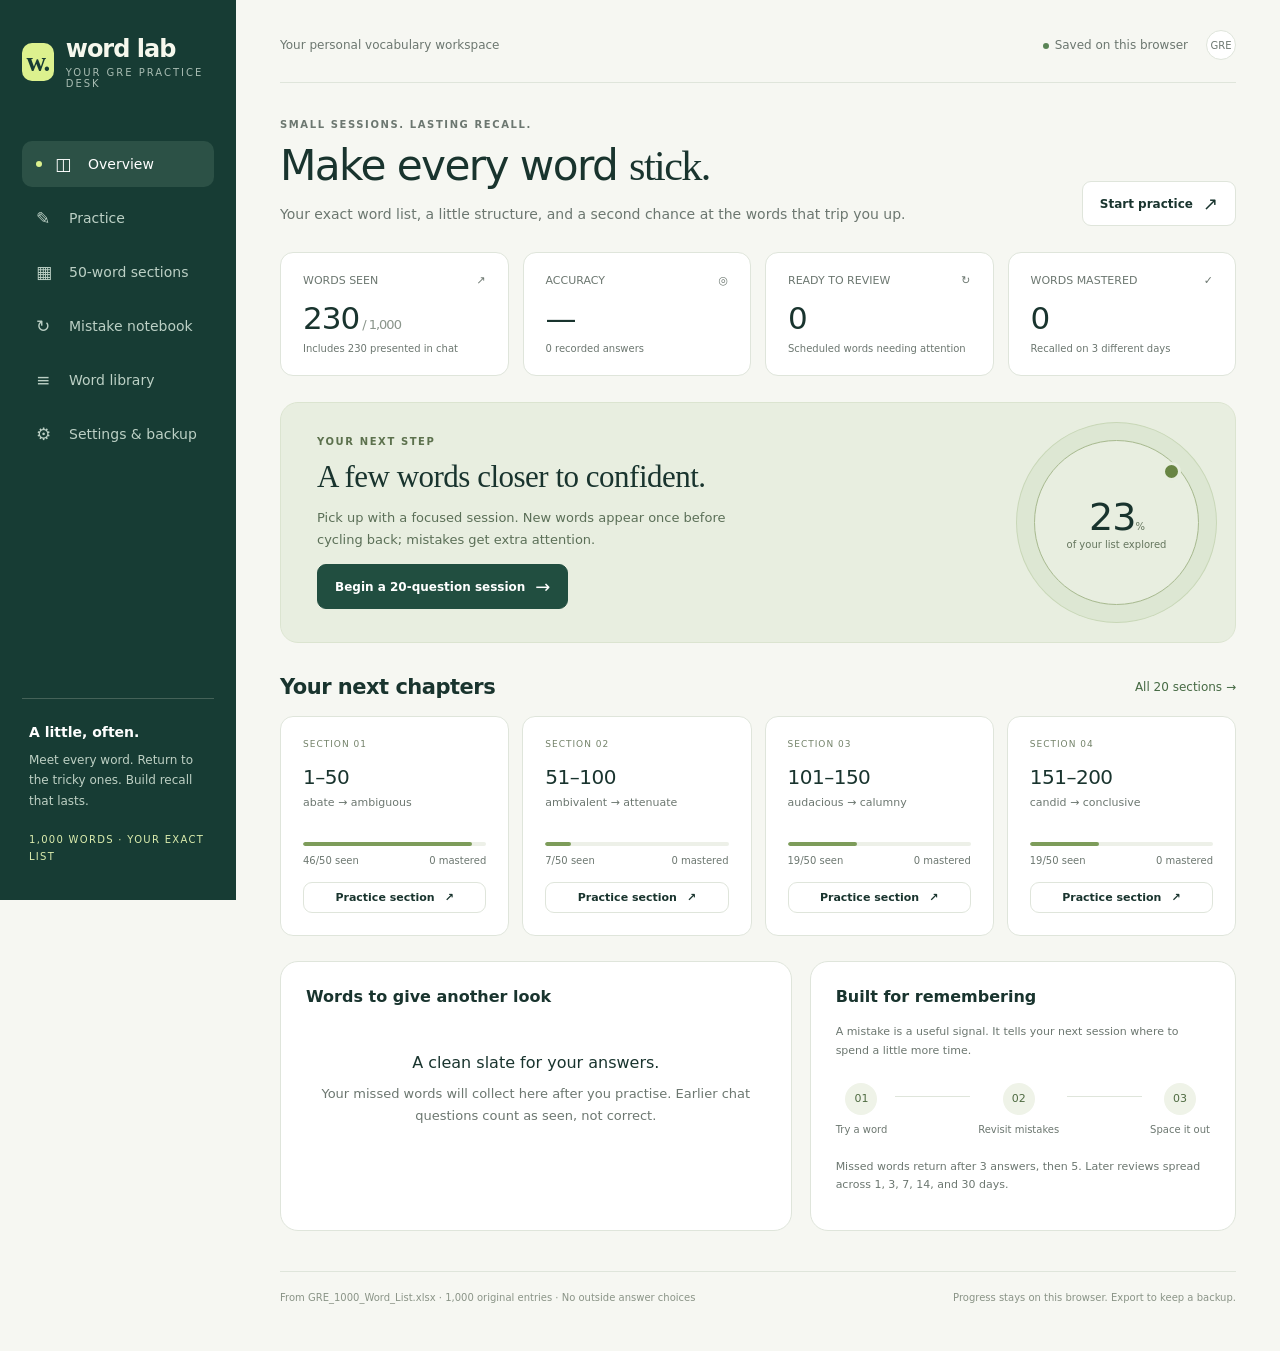
==== index.html @ a3ed79cf "Add files via upload" ====
<!doctype html>
<html lang="en"><head><meta charset="utf-8"><meta name="viewport" content="width=device-width,initial-scale=1"><meta name="theme-color" content="#163c35"><meta name="description" content="A personal GRE practice desk: the exact 1,000-word spreadsheet, 20 chapters, and spaced review for your mistakes."><title>Word Lab — your GRE practice desk</title><link rel="stylesheet" href="style.css"><script defer src="data.js"></script><script defer src="core.js"></script><script defer src="app.js"></script></head>
<body><div id="app"></div><noscript>This practice portal needs JavaScript to run quizzes and save your progress. Enable JavaScript and reload.</noscript><div id="toast" role="status" aria-live="polite"></div><input type="file" id="import-file" accept="application/json,.json" hidden><dialog id="word-dialog"></dialog><dialog id="confirm-dialog"></dialog></body></html>
---- style.css ----
:root{--ink:#19342e;--muted:#6c7770;--paper:#f6f7f2;--white:#fff;--line:#dfe5db;--green:#214e40;--light:#e8eee3;--lime:#dcf18e;--orange:#b95730;--danger:#a33b30;--radius:18px;font-family:Inter,ui-sans-serif,system-ui,-apple-system,BlinkMacSystemFont,"Segoe UI",sans-serif;color:var(--ink);background:var(--paper);font-synthesis:none}*{box-sizing:border-box}body{margin:0}button,input,select{font:inherit}button,a,input,select{touch-action:manipulation}button{cursor:pointer}button:disabled{cursor:default;opacity:.5}button:focus-visible,a:focus-visible,input:focus-visible,select:focus-visible{outline:3px solid #b3c65f;outline-offset:3px}a{color:inherit}.layout{min-height:100vh;display:grid;grid-template-columns:236px 1fr}.sidebar{background:#173c34;color:#f6f8ed;padding:35px 22px;position:sticky;top:0;height:100vh;display:flex;flex-direction:column}.brand{display:flex;gap:12px;align-items:center;font-size:24px;letter-spacing:-1px;font-weight:700;text-decoration:none}.brand-icon{width:38px;height:38px;background:var(--lime);color:#173c34;border-radius:10px;display:grid;place-items:center;font-family:Georgia,serif;font-size:27px}.brand small{display:block;color:#a8bcb2;font-size:10px;font-weight:500;letter-spacing:2px;margin-top:4px}.nav{display:grid;gap:8px;margin-top:52px}.nav a{display:flex;align-items:center;gap:13px;border-radius:10px;padding:13px 14px;color:#bcd0c5;text-decoration:none;font-size:14px}.nav a:hover,.nav a.active{background:#2c5146;color:#fff}.nav a.active:before{content:'';height:6px;width:6px;background:var(--lime);border-radius:50%}.nav-icon{font-size:17px;width:20px}.side-note{margin-top:auto;border-top:1px solid #456258;padding:22px 7px 0;color:#bed0c4;font-size:12px;line-height:1.7}.side-note strong{display:block;color:white;font-size:14px;margin-bottom:5px}.source-chip{font-size:10px;letter-spacing:1.3px;color:#dcedae;margin-top:20px}.main{max-width:1430px;width:100%;padding:30px 44px 48px;min-width:0}.topbar{display:flex;justify-content:space-between;align-items:center;border-bottom:1px solid var(--line);padding-bottom:22px;margin-bottom:36px;font-size:12px;color:var(--muted)}.topbar .right{display:flex;gap:18px;align-items:center}.avatar{height:30px;width:30px;border:1px solid var(--line);border-radius:50%;display:grid;place-items:center;font-size:10px;background:white}.status-dot{display:inline-block;height:6px;width:6px;background:#598455;border-radius:50%;margin-right:6px}.eyebrow{font-size:10px;font-weight:700;letter-spacing:1.6px;text-transform:uppercase;color:var(--muted);margin-bottom:12px}h1,h2,h3,p{margin-top:0}h1{font-size:clamp(30px,3.3vw,43px);line-height:1.13;letter-spacing:-1.6px;font-weight:500;margin-bottom:12px}h2{font-size:21px;letter-spacing:-.5px;font-weight:550}h3{font-size:16px;font-weight:600}.serif{font-family:Georgia,"Times New Roman",serif;font-weight:400}.sub{font-size:14px;line-height:1.75;color:var(--muted);max-width:650px}.heading{display:flex;justify-content:space-between;gap:20px;align-items:end;margin-bottom:25px}.heading .sub{margin-bottom:0}.button{border:1px solid var(--line);background:white;border-radius:9px;padding:11px 17px;color:var(--ink);font-weight:600;font-size:12px;display:inline-flex;justify-content:center;align-items:center;gap:10px;text-decoration:none}.button:hover{background:#eef2e7}.button.primary{background:var(--green);border-color:var(--green);color:white}.button.primary:hover{background:#326552}.button.lime{background:var(--lime);border-color:var(--lime);color:var(--ink)}.button.ghost{background:transparent}.button.danger{color:var(--danger);border-color:#e7c9c2}.arrow{font-size:18px;font-weight:400}.stats{display:grid;grid-template-columns:repeat(4,1fr);gap:14px;margin:26px 0}.stat{background:white;border:1px solid var(--line);border-radius:13px;padding:21px 22px}.stat .label{font-size:11px;color:var(--muted);margin-bottom:13px;display:flex;justify-content:space-between}.stat .number{font-size:31px;letter-spacing:-1px;font-weight:500}.stat .number small{font-size:13px;color:#8a958b;margin-left:3px}.stat .foot{font-size:10px;color:var(--muted);margin-top:7px}.hero{position:relative;overflow:hidden;background:#e8eee0;border:1px solid #dbe4d0;border-radius:var(--radius);padding:33px 36px;display:flex;justify-content:space-between;gap:30px;min-height:210px;margin:26px 0}.hero h2{font-family:Georgia,serif;font-size:31px;font-weight:400;max-width:450px;margin-bottom:12px}.hero p{max-width:440px;font-size:13px;color:#5b6f57;line-height:1.7}.hero .eyebrow{color:#5c714d}.orbit{flex:0 0 165px;display:grid;place-items:center;align-self:center;position:relative;width:165px;height:165px;border:1px solid #a8ba90;border-radius:50%;box-shadow:0 0 0 17px #dde7d3,0 0 0 18px #c8d7b7}.orbit-inner{display:flex;flex-direction:column;align-items:center}.orbit strong{font-size:38px;letter-spacing:-1px;font-weight:500}.orbit small{font-size:10px;color:#65765e}.orbit:after{content:'';position:absolute;top:21px;right:17px;border-radius:50%;width:13px;height:13px;background:#688543;border:3px solid #e7eede}.row-title{display:flex;justify-content:space-between;align-items:center;margin:32px 0 17px}.row-title h2{margin:0}.text-link{font-size:12px;color:#466a44;text-decoration:none;border:0;background:none;cursor:pointer}.section-grid{display:grid;grid-template-columns:repeat(4,minmax(0,1fr));gap:13px}.section-card{padding:22px;background:white;border:1px solid var(--line);border-radius:13px;position:relative;display:flex;flex-direction:column;min-height:185px}.section-card:hover{border-color:#8ea47b}.section-card .tag{font-size:9px;color:#738269;letter-spacing:1px;margin-bottom:16px}.section-card .range{font-size:20px;letter-spacing:-.5px;margin-bottom:7px;font-weight:500}.section-card .ends{font-size:11px;color:var(--muted);min-height:30px}.progress{height:4px;background:#edf0e8;border-radius:5px;overflow:hidden;margin:16px 0 9px}.progress span{height:100%;display:block;background:#7d9c5a;border-radius:5px}.small-row{display:flex;justify-content:space-between;gap:10px;font-size:10px;color:var(--muted)}.section-card .button{margin-top:16px;padding:8px 9px;width:100%;font-size:11px}.section-card.selected{border-color:#6a8a50;background:#f8fbf1}.bottom-grid{display:grid;grid-template-columns:1.2fr 1fr;gap:18px;margin-top:25px}.panel{background:white;border:1px solid var(--line);border-radius:var(--radius);padding:25px}.panel h3{margin-bottom:17px}.empty{padding:26px 10px;text-align:center;color:var(--muted);font-size:13px;line-height:1.7}.empty strong{display:block;color:var(--ink);font-weight:500;font-size:16px;margin-bottom:6px}.steps{display:flex;align-items:center;justify-content:space-between;margin:23px 0}.step{display:flex;flex-direction:column;gap:9px;font-size:10px;color:var(--muted);align-items:center}.step i{font-style:normal;background:#eff3e8;border-radius:50%;width:32px;height:32px;display:grid;place-items:center;color:#506c43;font-size:11px}.line{height:1px;background:var(--line);flex:1;margin:0 8px 24px}.note{font-size:11px;line-height:1.65;color:var(--muted)}.notice{padding:13px 16px;border-radius:10px;border:1px solid #e3dfc9;background:#fcfaec;color:#7e6b39;font-size:12px;line-height:1.6;margin:16px 0}.controls{display:flex;gap:12px;flex-wrap:wrap;align-items:end;margin:24px 0}.field{display:flex;flex-direction:column;gap:8px;font-size:11px;color:var(--muted)}.field select,.field input,.search{background:white;border:1px solid var(--line);border-radius:8px;padding:11px 12px;color:var(--ink);min-height:42px}.field select{min-width:160px}.search{min-width:240px;max-width:100%}.quiz-wrap{max-width:860px;margin:0 auto}.quiz-meta{display:flex;justify-content:space-between;font-size:11px;color:var(--muted);margin-bottom:20px}.quiz-card{background:white;border:1px solid var(--line);border-radius:var(--radius);padding:36px}.quiz-card .question{font-family:Georgia,serif;font-size:clamp(24px,2.4vw,30px);line-height:1.7;margin:23px 0 30px;color:#243b30}.blank{display:inline-block;min-width:80px;color:#63833d;border-bottom:2px solid #a6ba85;text-align:center;line-height:1.3}.options{display:grid;grid-template-columns:1fr 1fr;gap:12px}.option{display:flex;align-items:center;gap:13px;text-align:left;padding:16px;border:1px solid var(--line);border-radius:10px;background:#fcfdf9;color:var(--ink);font-size:15px}.option:hover:not(:disabled){border-color:#6d8a54;background:#f1f6e8}.option .letter{font-size:11px;width:25px;height:25px;border:1px solid #dae2d2;border-radius:6px;display:grid;place-items:center;color:#74866c}.option:disabled{opacity:1}.option.correct{background:#edf5df;border-color:#86a657}.option.wrong{background:#fff0ec;border-color:#d48a76}.option.correct .letter{background:#799b49;color:white;border-color:#799b49}.option.wrong .letter{background:#b45b48;color:white;border-color:#b45b48}.quiz-actions{display:flex;justify-content:space-between;gap:12px;align-items:center;margin-top:22px}.feedback{margin-top:22px;padding:20px;background:#f0f5e9;border:1px solid #d6e3c5;border-radius:12px;font-size:13px;line-height:1.8}.feedback.miss{background:#fff7ee;border-color:#ebd8bf}.feedback strong{font-size:16px}.feedback .meaning{font-size:14px}.hint{font-size:13px;background:#f6f7ef;border-radius:8px;padding:13px;margin-top:17px}.keyboard{font-size:10px;text-align:center;color:#8a9486;margin-top:16px}.table-wrap{overflow:auto;border:1px solid var(--line);border-radius:13px;background:white}table{border-collapse:collapse;width:100%;font-size:12px}th{text-align:left;font-size:10px;text-transform:uppercase;letter-spacing:.7px;color:var(--muted);background:#f0f3e9;padding:15px 18px;font-weight:600}td{padding:15px 18px;border-top:1px solid #e9ede4;vertical-align:middle}td.word button{background:none;border:0;color:var(--ink);font-family:Georgia,serif;font-size:19px;padding:0;text-align:left}.badge{display:inline-block;font-size:9px;border-radius:5px;padding:4px 7px;background:#edf2e5;color:#5d7549;white-space:nowrap}.badge.orange{background:#fff0e3;color:#a66735}.badge.gray{background:#f0f1ed;color:#7b8476}.badge.green{background:#deedcf;color:#486a29}.toolbar{display:flex;justify-content:space-between;gap:15px;align-items:center;margin:20px 0}.pagination{display:flex;justify-content:space-between;align-items:center;margin-top:18px;font-size:12px;color:var(--muted)}.mini-list{list-style:none;padding:0;margin:0}.mini-list li{display:flex;justify-content:space-between;padding:12px 0;border-bottom:1px solid #edf0e8;font-size:12px}.mini-list li:last-child{border:0}.mini-list strong{font-family:Georgia,serif;font-size:18px;font-weight:400}.history{display:grid;gap:0}.history-item{padding:13px 0;display:flex;justify-content:space-between;border-bottom:1px solid var(--line);font-size:12px}.accuracy-chart{height:110px;display:flex;gap:8px;align-items:flex-end;margin:20px 0}.day-bar{height:100%;flex:1;display:flex;flex-direction:column;justify-content:end;align-items:center;gap:6px;font-size:9px;color:var(--muted)}.day-bar .bar{width:100%;max-width:38px;min-height:2px;background:#91ac6c;border-radius:4px 4px 0 0}.settings-grid{display:grid;gap:20px;max-width:880px}.setting-row{display:flex;justify-content:space-between;gap:25px;align-items:center;margin:17px 0}.setting-row p{margin:5px 0 0;font-size:12px;color:var(--muted);line-height:1.7}.setting-row strong{font-size:14px;font-weight:500}.toggle{accent-color:var(--green);width:20px;height:20px;flex-shrink:0}.pill-row{display:flex;gap:8px;flex-wrap:wrap;margin:18px 0}.pill{background:#edf1e7;color:#567047;font-size:10px;padding:6px 9px;border-radius:20px}.lesson-score{font-family:Georgia,serif;font-size:70px;letter-spacing:-3px;margin:15px 0;color:#446b39}.summary{text-align:center;padding:42px}.summary .button{margin:10px}.mobile-brand{display:none}dialog{border:1px solid var(--line);border-radius:18px;max-width:550px;width:calc(100% - 32px);padding:30px;color:var(--ink);box-shadow:0 20px 80px #15291b33}dialog::backdrop{background:#102c2866}dialog h2{font-family:Georgia,serif;font-size:34px}dialog .close{float:right;border:0;background:none;font-size:24px;color:var(--muted)}dialog p{line-height:1.7;font-size:14px}.footer{font-size:10px;color:#8a9487;border-top:1px solid var(--line);padding-top:20px;margin-top:40px;display:flex;justify-content:space-between;gap:20px}#toast{position:fixed;bottom:25px;left:50%;transform:translateX(-50%);padding:13px 20px;background:#1e473d;color:white;border-radius:10px;font-size:12px;z-index:20;display:none;max-width:90vw}.paused{background:#fff7e9;border:1px solid #e9d8b8;padding:18px;border-radius:12px;margin-bottom:20px}.paused p{font-size:13px;line-height:1.7}.muted{color:var(--muted)}.flex{display:flex;gap:10px;flex-wrap:wrap}.session-progress{height:4px;background:#e6ebdf;border-radius:5px;margin:15px 0 25px}.session-progress div{height:4px;background:#658844;border-radius:5px}.filter-note{font-size:12px;color:var(--muted);margin-bottom:20px}.print-only{display:none}
@media(min-width:1500px){.main{padding-left:60px;padding-right:60px}}@media(max-width:1150px){.layout{grid-template-columns:195px 1fr}.sidebar{padding:28px 15px}.main{padding:25px}.section-grid{grid-template-columns:repeat(2,minmax(0,1fr))}.stat{padding:18px 14px}.orbit{flex-basis:130px;width:130px;height:130px}.hero{padding:28px}.bottom-grid{grid-template-columns:1fr 1fr}}@media(max-width:760px){.layout{display:block}.sidebar{height:auto;position:static;padding:17px 18px 0}.brand{font-size:22px}.brand small{display:none}.brand-icon{height:30px;width:30px;font-size:22px}.nav{display:flex;overflow-x:auto;margin-top:17px;gap:3px}.nav a{white-space:nowrap;font-size:11px;padding:12px 10px;border-radius:8px 8px 0 0;gap:6px}.nav-icon{display:none}.nav a.active:before{display:none}.side-note,.source-chip{display:none}.main{padding:20px 17px 35px}.topbar{margin-bottom:25px;padding-bottom:15px}.topbar .right>span:first-child{display:none}.heading{align-items:start}.heading>.button{flex-shrink:0;padding:10px}.heading h1{font-size:30px}.stats{grid-template-columns:repeat(2,1fr);gap:10px;margin:20px 0}.stat .number{font-size:28px}.hero{padding:24px;gap:15px}.hero h2{font-size:26px}.hero .sub{font-size:12px}.orbit{display:none}.bottom-grid{grid-template-columns:1fr}.section-card{padding:18px;min-height:175px}.section-card .range{font-size:18px}.section-card .ends{font-size:10px}.row-title{margin-top:27px}.quiz-card{padding:23px 19px}.quiz-card .question{font-size:24px;line-height:1.6}.options{grid-template-columns:1fr}.option{padding:14px}.quiz-actions{flex-wrap:wrap}.controls{gap:10px}.field{flex:1;min-width:130px}.field select{min-width:0;width:100%}.field input{width:100%}.search{min-width:0;width:100%}.toolbar{flex-wrap:wrap}.table-wrap{max-width:100%}th,td{padding:13px 12px}td.meaning-cell{min-width:190px}.setting-row{gap:14px}.footer{line-height:1.7;flex-direction:column;gap:5px}.keyboard{display:none}}@media print{.sidebar,.topbar,.controls,.toolbar,.pagination,.footer,.button{display:none!important}.layout{display:block}.main{padding:0;max-width:none}.table-wrap{overflow:visible;border:0}tr{break-inside:avoid}body{background:white}.print-only{display:block}}
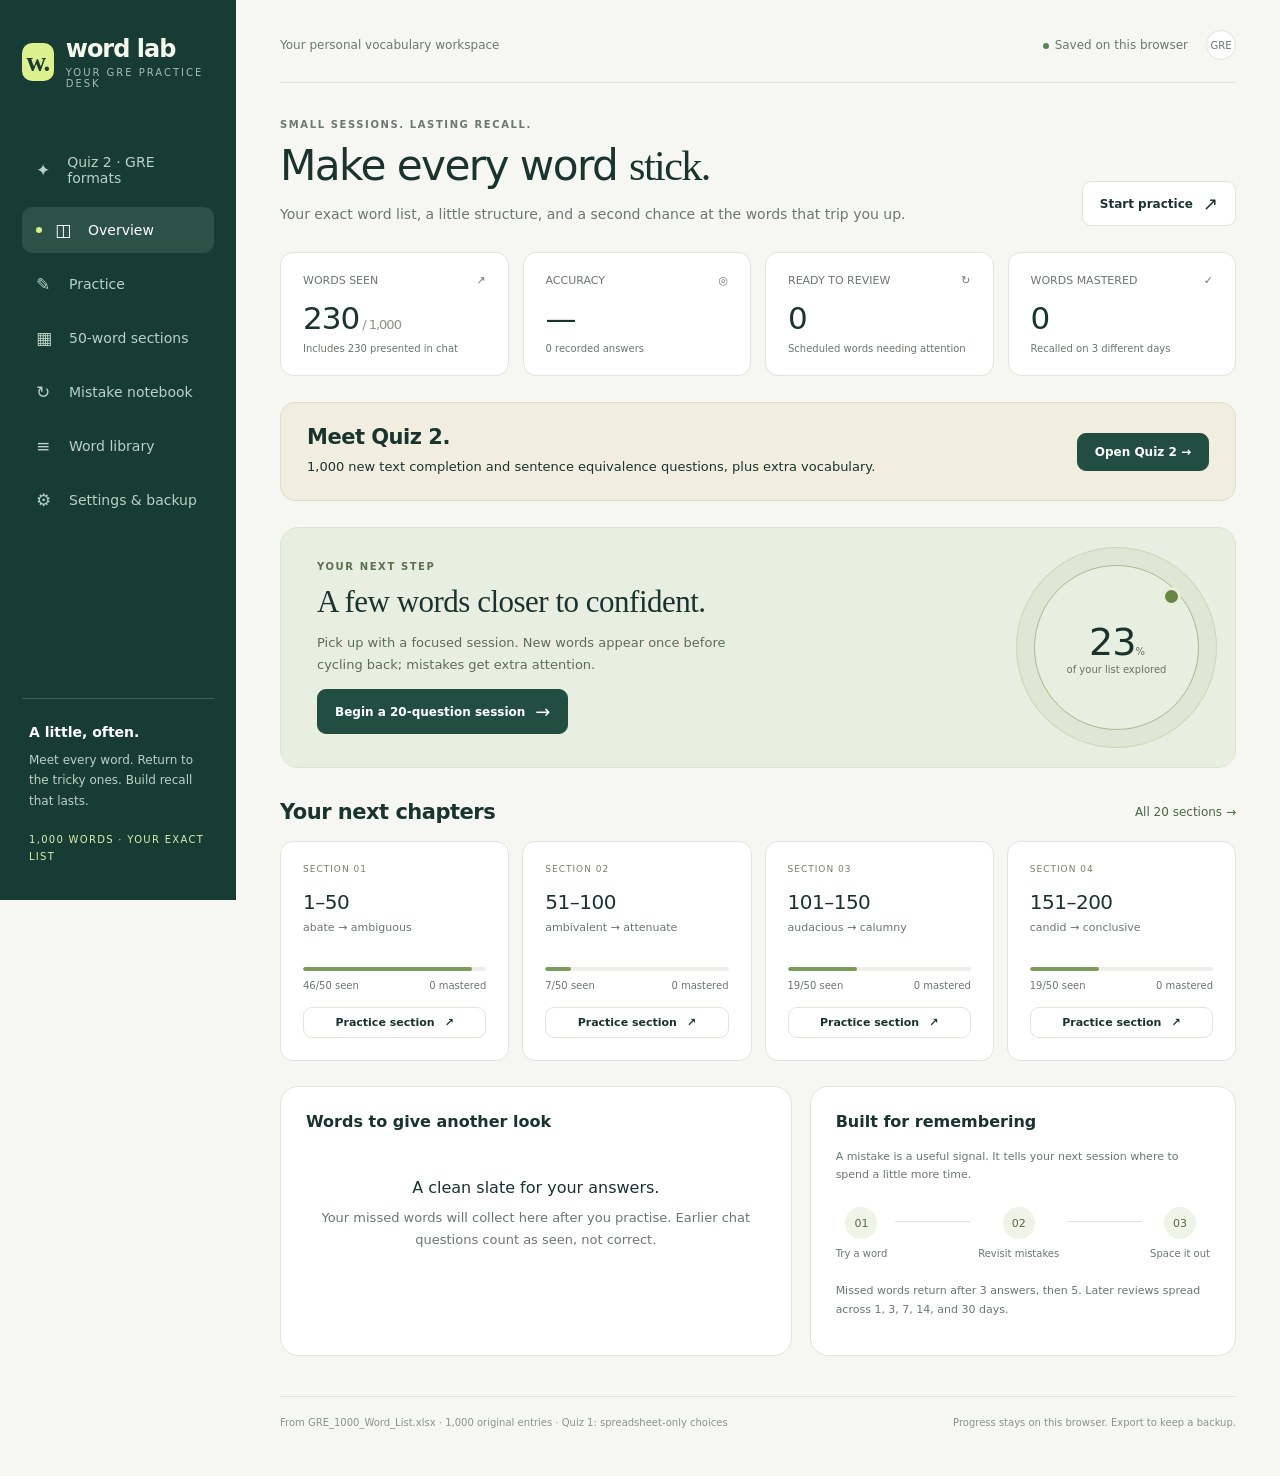
==== commit 07cd4503: "Add files via upload" ====
--- a/index.html
+++ b/index.html
@@ -1,3 +1,3 @@
 <!doctype html>
-<html lang="en"><head><meta charset="utf-8"><meta name="viewport" content="width=device-width,initial-scale=1"><meta name="theme-color" content="#163c35"><meta name="description" content="A personal GRE practice desk: the exact 1,000-word spreadsheet, 20 chapters, and spaced review for your mistakes."><title>Word Lab — your GRE practice desk</title><link rel="stylesheet" href="style.css"><script defer src="data.js"></script><script defer src="core.js"></script><script defer src="app.js"></script></head>
+<html lang="en"><head><meta charset="utf-8"><meta name="viewport" content="width=device-width,initial-scale=1"><meta name="theme-color" content="#163c35"><meta name="description" content="A personal GRE practice desk: the exact 1,000-word spreadsheet, 20 chapters, and spaced review for your mistakes."><title>Word Lab — your GRE practice desk</title><link rel="stylesheet" href="style.css"><link rel="stylesheet" href="quiz2.css?v=2"><script defer src="data.js"></script><script defer src="core.js"></script><script defer src="app.js?v=2"></script></head>
 <body><div id="app"></div><noscript>This practice portal needs JavaScript to run quizzes and save your progress. Enable JavaScript and reload.</noscript><div id="toast" role="status" aria-live="polite"></div><input type="file" id="import-file" accept="application/json,.json" hidden><dialog id="word-dialog"></dialog><dialog id="confirm-dialog"></dialog></body></html>
--- a/quiz2.css
+++ b/quiz2.css
@@ -0,0 +1 @@
+.q2-banner{display:flex;align-items:center;justify-content:space-between;gap:20px;background:#f1eedf;border:1px solid #dfddca;border-radius:15px;padding:22px 26px;margin:22px 0}.q2-banner h2{margin-bottom:8px}.q2-banner p{margin:0;line-height:1.6;font-size:13px}.q2-choices{display:grid;grid-template-columns:repeat(var(--cols,1),minmax(0,1fr));gap:16px}.q2-choices fieldset{padding:0;border:0;min-width:0;margin:0}.q2-choices legend{font-size:11px;text-transform:uppercase;letter-spacing:1px;color:var(--muted);padding:0;margin:0 0 12px}.q2-choices .option{width:100%;margin-bottom:9px;min-height:55px;position:relative;font-size:14px;overflow-wrap:anywhere}.q2-choices .option.selected{border-color:#567c3e;background:#eaf1df;box-shadow:inset 0 0 0 1px #567c3e}.q2-choices .option.correct{background:#edf5df;border-color:#799b49}.q2-choices .option.wrong{background:#fff0ec;border-color:#b45b48}.q2-choices .letter{flex-shrink:0}.choice-mark{margin-left:auto;font-size:11px;white-space:nowrap}.q2-se{display:grid;grid-template-columns:1fr 1fr;gap:0 12px}.q2-instructions{padding:13px 16px;border-left:3px solid #8ca85e;background:#f3f6ed;font-size:12px;line-height:1.7;color:#4f6648}.q2-card .question{font-size:clamp(21px,2.2vw,27px)}.q2-controls{display:flex;gap:9px;flex-wrap:wrap;align-items:center}.q2-tabs{display:flex;gap:7px;flex-wrap:wrap;margin-bottom:24px}.q2-tabs a{padding:9px 13px;border:1px solid var(--line);border-radius:8px;font-size:12px;text-decoration:none;background:white}.q2-tabs a.active{background:#e7eedc;border-color:#8ba66e}.q2-format{font-size:10px;letter-spacing:1px;color:#5d7949}.q2-answer-list{margin:14px 0;padding-left:20px}.q2-answer-list li{margin-bottom:8px}.q2-extra{font-size:9px;color:#8d623a;background:#faf0de;border-radius:5px;padding:3px 6px;margin-left:6px}.q2-progress-strip{display:flex;gap:16px;flex-wrap:wrap;font-size:12px;margin:14px 0;color:var(--muted)}.q2-review-table td:nth-child(2){min-width:230px}.q2-link{color:#3d6639;font-weight:600}.q2-vocab td:first-child{font-family:Georgia,serif;font-size:19px}.q2-bookmark{font-size:12px;color:#6a7c60}.q2-meta-note{font-size:11px;line-height:1.7;color:var(--muted);margin-top:12px}.q2-guide li{font-size:13px;line-height:1.8;margin-bottom:9px}.q2-guide a{color:#466a44}.q2-source-list{padding-left:20px}.q2-pair-label{display:block;font-size:9px;color:var(--muted);margin-top:3px}.q2-screen-title:focus{outline:none}.q2-count{white-space:nowrap}.q2-prompt-target{display:none}.q2-error{padding:20px;border:1px solid #d48a76;background:#fff0ec;border-radius:12px;line-height:1.6}.q2-word-filters{display:flex;gap:12px;flex-wrap:wrap;margin:20px 0}.q2-set-buttons{display:flex;gap:8px;margin-top:auto;padding-top:14px}.q2-set-buttons .button{margin:0;padding:9px;flex:1}.q2-correct-text{color:#476b2e}.q2-wrong-text{color:#a33b30}.q2-feedback-heading{display:flex;gap:12px;align-items:center;justify-content:space-between}.q2-session-end{max-width:700px;margin:auto}.q2-selection-status{min-height:19px;font-size:11px;color:var(--muted);margin-top:10px}.q2-se.option{width:auto}.q2-source-list a{overflow-wrap:anywhere}@media(max-width:1000px){.q2-choices{grid-template-columns:1fr}.q2-choices fieldset{margin-bottom:12px}}@media(max-width:760px){.q2-banner{align-items:start;flex-direction:column;padding:20px}.q2-se{grid-template-columns:1fr}.q2-instructions{font-size:12px}.q2-card .question{font-size:22px}.q2-feedback-heading{align-items:start;flex-direction:column}.q2-set-buttons{flex-direction:column}.q2-tabs a{font-size:11px;padding:8px 10px}.q2-review-table td{padding:12px}.q2-choices .option{font-size:15px}}
